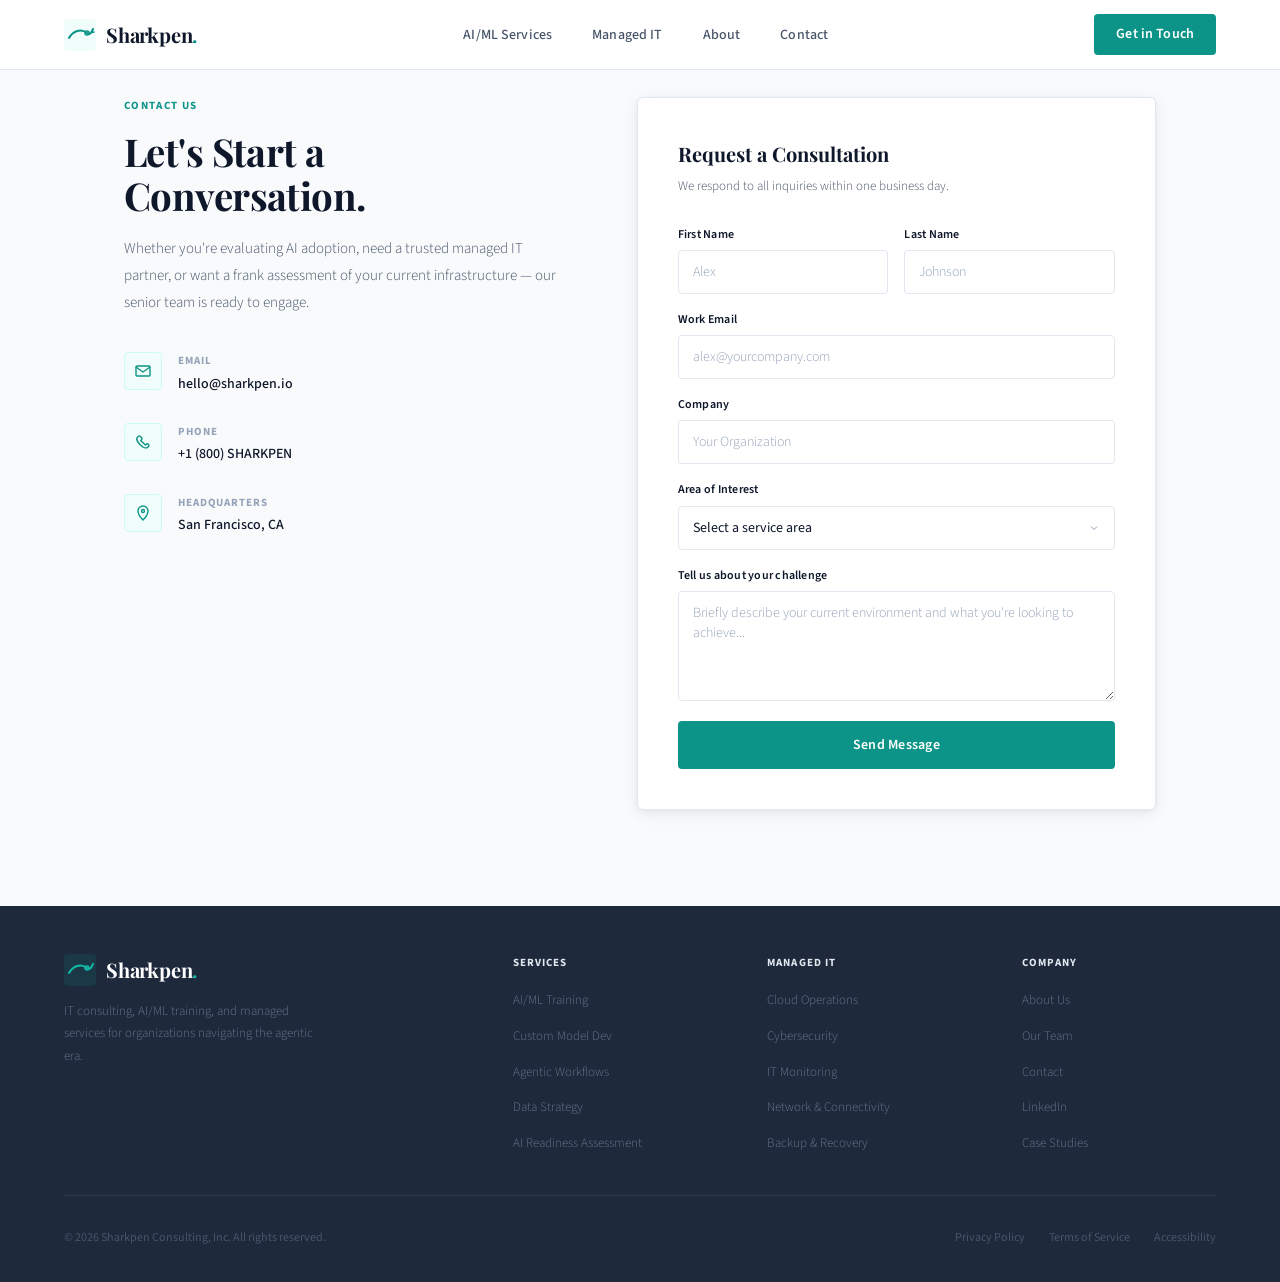
==== contact.html @ c2d77e50 "Build out multi-page site architecture" ====
<!DOCTYPE html>
<html lang="en">
<head>
<meta charset="UTF-8">
<meta name="viewport" content="width=device-width, initial-scale=1.0">
<title>Sharkpen Consulting — IT Consulting & AI/ML Services</title>
<link rel="preconnect" href="https://fonts.googleapis.com">
<link href="https://fonts.googleapis.com/css2?family=Playfair+Display:wght@400;600;700&family=Source+Sans+3:wght@300;400;500;600&family=Source+Serif+4:ital,wght@0,400;1,400&display=swap" rel="stylesheet">
<link rel="stylesheet" href="styles.css">
</head>
<body>

<!-- NAV -->
<nav>
  <a href="index.html" class="logo">
    <svg class="logo-icon" viewBox="0 0 32 32" fill="none">
      <rect width="32" height="32" rx="4" fill="#f0fdfa"/>
      <path d="M5 19 C9 12, 17 9, 23 14 C26 16.5, 27 14, 29 10" stroke="#0d9488" stroke-width="2" stroke-linecap="round" fill="none"/>
      <path d="M29 10 L27.5 13.5 L30.5 13" stroke="#0d9488" stroke-width="1.5" stroke-linejoin="round"/>
      <circle cx="23" cy="14" r="2" fill="none" stroke="#0d9488" stroke-width="1.5"/>
    </svg>
    <span class="logo-name">Sharkpen<span>.</span></span>
  </a>
  <ul class="nav-links">
    <li><a href="ai-ml-services.html">AI/ML Services</a></li>
    <li><a href="managed-it.html">Managed IT</a></li>
    <li><a href="about.html">About</a></li>
    <li><a href="contact.html">Contact</a></li>
  </ul>
  <a href="contact.html" class="nav-cta">Get in Touch</a>
</nav>

<!-- CONTACT -->
<section id="contact">
  <div class="section-wrap">
    <div class="contact-grid">
      <div class="reveal">
        <div class="section-eyebrow">Contact Us</div>
        <h2 class="section-title">Let's Start a Conversation.</h2>
        <p style="font-size:15px;line-height:1.8;color:var(--text2);margin-top:16px;font-weight:300;">Whether you're evaluating AI adoption, need a trusted managed IT partner, or want a frank assessment of your current infrastructure — our senior team is ready to engage.</p>
        <div class="contact-details">
          <div class="contact-row">
            <div class="contact-row-icon">
              <svg width="16" height="16" viewBox="0 0 16 16" fill="none" stroke="currentColor" stroke-width="1.4">
                <rect x="1" y="3" width="14" height="10" rx="1"/><path d="M1 4l7 5 7-5"/>
              </svg>
            </div>
            <div>
              <div class="contact-row-label">Email</div>
              <div class="contact-row-val">hello@sharkpen.io</div>
            </div>
          </div>
          <div class="contact-row">
            <div class="contact-row-icon">
              <svg width="16" height="16" viewBox="0 0 16 16" fill="none" stroke="currentColor" stroke-width="1.4">
                <path d="M13.3 10.2c-.7-.7-1.4-.7-2.1 0l-.8.8c-.1.1-1.6-1.4-2.4-2.2C7.2 8 5.7 6.6 5.7 6.5l.8-.8c.7-.7.7-1.4 0-2.1L5.3 2.4C4.6 1.7 3.9 1.7 3.2 2.4l-.6.6c-1.5 1.5-.5 4.7 2.5 7.7s6.2 4 7.7 2.5l.6-.6c.7-.7.7-1.4-.1-2.4z"/>
              </svg>
            </div>
            <div>
              <div class="contact-row-label">Phone</div>
              <div class="contact-row-val">+1 (800) SHARKPEN</div>
            </div>
          </div>
          <div class="contact-row">
            <div class="contact-row-icon">
              <svg width="16" height="16" viewBox="0 0 16 16" fill="none" stroke="currentColor" stroke-width="1.4">
                <path d="M8 1C5.2 1 3 3.2 3 6c0 4 5 9 5 9s5-5 5-9c0-2.8-2.2-5-5-5z"/>
                <circle cx="8" cy="6" r="1.5"/>
              </svg>
            </div>
            <div>
              <div class="contact-row-label">Headquarters</div>
              <div class="contact-row-val">San Francisco, CA</div>
            </div>
          </div>
        </div>
      </div>

      <div class="reveal">
        <div class="contact-form-wrap">
          <div class="form-title">Request a Consultation</div>
          <div class="form-subtitle">We respond to all inquiries within one business day.</div>
          <div class="form-row">
            <div class="form-group">
              <label>First Name</label>
              <input type="text" placeholder="Alex">
            </div>
            <div class="form-group">
              <label>Last Name</label>
              <input type="text" placeholder="Johnson">
            </div>
          </div>
          <div class="form-group">
            <label>Work Email</label>
            <input type="email" placeholder="alex@yourcompany.com">
          </div>
          <div class="form-group">
            <label>Company</label>
            <input type="text" placeholder="Your Organization">
          </div>
          <div class="form-group">
            <label>Area of Interest</label>
            <select>
              <option value="" disabled selected>Select a service area</option>
              <option>AI/ML Training & Enablement</option>
              <option>Custom Model Development</option>
              <option>Managed Cloud Operations</option>
              <option>Cybersecurity & Compliance</option>
              <option>Agentic IT Monitoring</option>
              <option>AI Readiness Assessment</option>
              <option>Full Partnership / All Services</option>
            </select>
          </div>
          <div class="form-group">
            <label>Tell us about your challenge</label>
            <textarea placeholder="Briefly describe your current environment and what you're looking to achieve..."></textarea>
          </div>
          <button class="submit-btn" onclick="handleSubmit(this)">Send Message</button>
        </div>
      </div>
    </div>
  </div>
</section>

<!-- FOOTER -->
<footer>
  <div class="footer-top">
    <div class="footer-brand">
      <a href="index.html" class="logo" style="margin-bottom:0;">
        <svg class="logo-icon" viewBox="0 0 32 32" fill="none">
          <rect width="32" height="32" rx="4" fill="rgba(13,148,136,0.15)"/>
          <path d="M5 19 C9 12, 17 9, 23 14 C26 16.5, 27 14, 29 10" stroke="#14b8a6" stroke-width="2" stroke-linecap="round" fill="none"/>
          <circle cx="23" cy="14" r="2" fill="none" stroke="#14b8a6" stroke-width="1.5"/>
        </svg>
        <span class="logo-name">Sharkpen<span style="color:var(--teal-light)">.</span></span>
      </a>
      <p class="footer-desc">IT consulting, AI/ML training, and managed services for organizations navigating the agentic era.</p>
    </div>
    <div>
      <div class="footer-col-title">Services</div>
      <ul class="footer-links">
        <li><a href="ai-ml-services.html">AI/ML Training</a></li>
        <li><a href="ai-ml-services.html">Custom Model Dev</a></li>
        <li><a href="ai-ml-services.html">Agentic Workflows</a></li>
        <li><a href="ai-ml-services.html">Data Strategy</a></li>
        <li><a href="ai-ml-services.html">AI Readiness Assessment</a></li>
      </ul>
    </div>
    <div>
      <div class="footer-col-title">Managed IT</div>
      <ul class="footer-links">
        <li><a href="managed-it.html">Cloud Operations</a></li>
        <li><a href="managed-it.html">Cybersecurity</a></li>
        <li><a href="managed-it.html">IT Monitoring</a></li>
        <li><a href="managed-it.html">Network & Connectivity</a></li>
        <li><a href="managed-it.html">Backup & Recovery</a></li>
      </ul>
    </div>
    <div>
      <div class="footer-col-title">Company</div>
      <ul class="footer-links">
        <li><a href="about.html">About Us</a></li>
        <li><a href="about.html">Our Team</a></li>
        <li><a href="contact.html">Contact</a></li>
        <li><a href="#">LinkedIn</a></li>
        <li><a href="case-studies.html">Case Studies</a></li>
      </ul>
    </div>
  </div>
  <div class="footer-bottom">
    <span class="footer-copy">© 2026 Sharkpen Consulting, Inc. All rights reserved.</span>
    <ul class="footer-legal">
      <li><a href="privacy-policy.html">Privacy Policy</a></li>
      <li><a href="terms-of-service.html">Terms of Service</a></li>
      <li><a href="accessibility.html">Accessibility</a></li>
    </ul>
  </div>
</footer>

<script>
  const reveals = document.querySelectorAll('.reveal');
  const observer = new IntersectionObserver((entries) => {
    entries.forEach(entry => {
      if (entry.isIntersecting) {
        entry.target.classList.add('visible');
        observer.unobserve(entry.target);
      }
    });
  }, { threshold: 0.08 });
  reveals.forEach(el => observer.observe(el));

  function handleSubmit(btn) {
    btn.textContent = 'Message Sent — We\'ll be in touch shortly.';
    btn.style.background = 'var(--teal-dark)';
    btn.disabled = true;
  }
</script>
</body>
</html>
---- styles.css ----
:root {
    --white: #ffffff;
    --off-white: #f8fafc;
    --light: #f1f5f9;
    --border: #e2e8f0;
    --border-mid: #cbd5e1;
    --text: #0f172a;
    --text2: #475569;
    --text3: #94a3b8;
    --teal: #0d9488;
    --teal-dark: #0f766e;
    --teal-light: #14b8a6;
    --teal-pale: #f0fdfa;
    --teal-subtle: #ccfbf1;
    --charcoal: #1e293b;
    --shadow-sm: 0 1px 3px rgba(0,0,0,0.06), 0 1px 2px rgba(0,0,0,0.04);
    --shadow: 0 4px 16px rgba(0,0,0,0.07), 0 1px 4px rgba(0,0,0,0.04);
    --shadow-lg: 0 12px 40px rgba(0,0,0,0.09), 0 4px 12px rgba(0,0,0,0.05);
  }

  *, *::before, *::after { box-sizing: border-box; margin: 0; padding: 0; }
  html { scroll-behavior: smooth; }

  body {
    background: var(--white);
    color: var(--text);
    font-family: 'Source Sans 3', sans-serif;
    font-weight: 400;
    line-height: 1.6;
    overflow-x: hidden;
  }

  /* ── NAV ── */
  nav {
    position: fixed;
    top: 0; left: 0; right: 0;
    z-index: 100;
    background: rgba(255,255,255,0.97);
    backdrop-filter: blur(8px);
    border-bottom: 1px solid var(--border);
    height: 70px;
    display: flex;
    align-items: center;
    justify-content: space-between;
    padding: 0 64px;
  }

  .logo {
    display: flex;
    align-items: center;
    gap: 10px;
    text-decoration: none;
  }

  .logo-icon {
    width: 32px;
    height: 32px;
  }

  .logo-name {
    font-family: 'Playfair Display', serif;
    font-weight: 700;
    font-size: 20px;
    color: var(--text);
    letter-spacing: -0.01em;
  }

  .logo-name span { color: var(--teal); }

  .nav-links {
    display: flex;
    align-items: center;
    gap: 40px;
    list-style: none;
  }

  .nav-links a {
    font-size: 14px;
    font-weight: 500;
    color: var(--text2);
    text-decoration: none;
    transition: color 0.2s;
    letter-spacing: 0.01em;
  }

  .nav-links a:hover { color: var(--teal); }

  .nav-cta {
    font-size: 14px;
    font-weight: 600;
    color: var(--white);
    background: var(--teal);
    text-decoration: none;
    padding: 9px 22px;
    border-radius: 4px;
    transition: background 0.2s, box-shadow 0.2s;
    letter-spacing: 0.01em;
  }

  .nav-cta:hover {
    background: var(--teal-dark);
    box-shadow: 0 4px 12px rgba(13,148,136,0.3);
  }

  /* ── HERO ── */
  #hero {
    padding-top: 70px;
    background: var(--white);
    min-height: 620px;
    display: flex;
    align-items: center;
    border-bottom: 1px solid var(--border);
    position: relative;
    overflow: hidden;
  }

  #hero::after {
    content: '';
    position: absolute;
    right: 0; top: 0; bottom: 0;
    width: 42%;
    background: var(--off-white);
    border-left: 1px solid var(--border);
    z-index: 0;
  }

  .hero-inner {
    max-width: 1160px;
    margin: 0 auto;
    padding: 80px 64px;
    display: grid;
    grid-template-columns: 1fr 1fr;
    gap: 80px;
    align-items: center;
    position: relative;
    z-index: 1;
    width: 100%;
  }

  .hero-tag {
    display: inline-flex;
    align-items: center;
    gap: 8px;
    background: var(--teal-subtle);
    color: var(--teal-dark);
    font-size: 12px;
    font-weight: 600;
    letter-spacing: 0.08em;
    text-transform: uppercase;
    padding: 5px 12px;
    border-radius: 2px;
    margin-bottom: 24px;
  }

  .hero-tag::before {
    content: '';
    width: 6px; height: 6px;
    border-radius: 50%;
    background: var(--teal);
  }

  .hero-h1 {
    font-family: 'Playfair Display', serif;
    font-weight: 700;
    font-size: clamp(36px, 4.5vw, 58px);
    line-height: 1.1;
    letter-spacing: -0.02em;
    color: var(--text);
    margin-bottom: 24px;
  }

  .hero-h1 em {
    font-style: italic;
    color: var(--teal);
  }

  .hero-sub {
    font-size: 17px;
    line-height: 1.75;
    color: var(--text2);
    margin-bottom: 40px;
    font-weight: 300;
  }

  .hero-actions {
    display: flex;
    gap: 14px;
    align-items: center;
  }

  .btn-primary {
    font-size: 14px;
    font-weight: 600;
    color: var(--white);
    background: var(--teal);
    text-decoration: none;
    padding: 13px 28px;
    border-radius: 4px;
    transition: background 0.2s, box-shadow 0.2s;
    letter-spacing: 0.01em;
  }

  .btn-primary:hover {
    background: var(--teal-dark);
    box-shadow: 0 6px 16px rgba(13,148,136,0.28);
  }

  .btn-outline {
    font-size: 14px;
    font-weight: 600;
    color: var(--text);
    text-decoration: none;
    padding: 13px 28px;
    border-radius: 4px;
    border: 1.5px solid var(--border-mid);
    transition: all 0.2s;
    letter-spacing: 0.01em;
  }

  .btn-outline:hover {
    border-color: var(--teal);
    color: var(--teal);
  }

  /* Hero right panel */
  .hero-right {
    display: flex;
    flex-direction: column;
    gap: 16px;
  }

  .hero-stat-card {
    background: var(--white);
    border: 1px solid var(--border);
    border-radius: 6px;
    padding: 24px 28px;
    box-shadow: var(--shadow-sm);
    display: flex;
    align-items: center;
    gap: 20px;
    opacity: 0;
    animation: slideIn 0.6s forwards;
  }

  .hero-stat-card:nth-child(1) { animation-delay: 0.3s; }
  .hero-stat-card:nth-child(2) { animation-delay: 0.5s; }
  .hero-stat-card:nth-child(3) { animation-delay: 0.7s; }

  .stat-icon {
    width: 44px;
    height: 44px;
    background: var(--teal-pale);
    border-radius: 6px;
    display: flex;
    align-items: center;
    justify-content: center;
    flex-shrink: 0;
    color: var(--teal);
  }

  .stat-content .num {
    font-family: 'Playfair Display', serif;
    font-size: 26px;
    font-weight: 700;
    color: var(--text);
    line-height: 1;
    margin-bottom: 2px;
  }

  .stat-content .lbl {
    font-size: 13px;
    color: var(--text2);
  }

  /* ── LOGOS / TRUST BAR ── */
  .trust-bar {
    background: var(--off-white);
    border-bottom: 1px solid var(--border);
    padding: 20px 64px;
    display: flex;
    align-items: center;
    justify-content: center;
    gap: 0;
  }

  .trust-label {
    font-size: 11px;
    font-weight: 600;
    letter-spacing: 0.1em;
    text-transform: uppercase;
    color: var(--text3);
    margin-right: 40px;
    white-space: nowrap;
  }

  .trust-logos {
    display: flex;
    gap: 48px;
    align-items: center;
  }

  .trust-logo {
    font-family: 'Source Sans 3', sans-serif;
    font-size: 14px;
    font-weight: 600;
    color: var(--text3);
    letter-spacing: 0.04em;
    opacity: 0.7;
  }

  /* ── SECTION WRAPPER ── */
  .section-wrap {
    max-width: 1160px;
    margin: 0 auto;
    padding: 96px 64px;
  }

  .section-eyebrow {
    font-size: 11px;
    font-weight: 700;
    letter-spacing: 0.12em;
    text-transform: uppercase;
    color: var(--teal);
    margin-bottom: 14px;
  }

  .section-title {
    font-family: 'Playfair Display', serif;
    font-weight: 700;
    font-size: clamp(28px, 3vw, 42px);
    line-height: 1.15;
    letter-spacing: -0.015em;
    color: var(--text);
    margin-bottom: 18px;
  }

  .section-lead {
    font-size: 16px;
    line-height: 1.8;
    color: var(--text2);
    max-width: 580px;
    font-weight: 300;
  }

  .section-head {
    display: grid;
    grid-template-columns: 1fr 1fr;
    gap: 60px;
    align-items: end;
    margin-bottom: 60px;
  }

  /* ── AI/ML SECTION ── */
  #aiml { background: var(--white); border-top: 1px solid var(--border); }

  .services-grid {
    display: grid;
    grid-template-columns: repeat(3, 1fr);
    gap: 24px;
  }

  .service-card {
    background: var(--white);
    border: 1px solid var(--border);
    border-radius: 6px;
    padding: 36px 32px;
    transition: box-shadow 0.25s, border-color 0.25s, transform 0.25s;
    cursor: default;
  }

  .service-card:hover {
    box-shadow: var(--shadow);
    border-color: var(--teal-light);
    transform: translateY(-2px);
  }

  .card-icon-wrap {
    width: 48px;
    height: 48px;
    background: var(--teal-pale);
    border-radius: 6px;
    display: flex;
    align-items: center;
    justify-content: center;
    margin-bottom: 20px;
    color: var(--teal);
  }

  .card-number {
    font-size: 11px;
    font-weight: 600;
    letter-spacing: 0.1em;
    color: var(--text3);
    text-transform: uppercase;
    margin-bottom: 8px;
  }

  .card-title {
    font-family: 'Playfair Display', serif;
    font-size: 18px;
    font-weight: 700;
    color: var(--text);
    margin-bottom: 12px;
    line-height: 1.25;
  }

  .card-desc {
    font-size: 14px;
    line-height: 1.75;
    color: var(--text2);
    font-weight: 300;
  }

  .card-tags {
    display: flex;
    flex-wrap: wrap;
    gap: 6px;
    margin-top: 20px;
  }

  .tag {
    font-size: 11px;
    font-weight: 500;
    color: var(--teal-dark);
    background: var(--teal-pale);
    border: 1px solid var(--teal-subtle);
    padding: 3px 9px;
    border-radius: 2px;
    letter-spacing: 0.02em;
  }

  /* ── MANAGED IT ── */
  #managed {
    background: var(--off-white);
    border-top: 1px solid var(--border);
    border-bottom: 1px solid var(--border);
  }

  .managed-grid {
    display: grid;
    grid-template-columns: 1fr 1fr;
    gap: 60px;
    align-items: start;
  }

  .service-list {
    display: flex;
    flex-direction: column;
    gap: 0;
    border: 1px solid var(--border);
    border-radius: 6px;
    overflow: hidden;
    background: var(--white);
    box-shadow: var(--shadow-sm);
  }

  .service-row {
    display: flex;
    align-items: center;
    gap: 18px;
    padding: 20px 24px;
    border-bottom: 1px solid var(--border);
    transition: background 0.2s;
    cursor: default;
  }

  .service-row:last-child { border-bottom: none; }
  .service-row:hover { background: var(--teal-pale); }

  .service-row-icon {
    width: 36px;
    height: 36px;
    color: var(--teal);
    flex-shrink: 0;
  }

  .service-row-body { flex: 1; }

  .service-row-name {
    font-size: 14px;
    font-weight: 600;
    color: var(--text);
    margin-bottom: 2px;
  }

  .service-row-meta {
    font-size: 12px;
    color: var(--text2);
    line-height: 1.5;
    font-weight: 300;
  }

  .service-row-arrow {
    color: var(--text3);
    font-size: 16px;
    transition: color 0.2s, transform 0.2s;
  }

  .service-row:hover .service-row-arrow {
    color: var(--teal);
    transform: translateX(3px);
  }

  /* Highlight box */
  .highlight-box {
    background: var(--white);
    border: 1px solid var(--border);
    border-radius: 6px;
    padding: 40px 36px;
    box-shadow: var(--shadow);
  }

  .highlight-box .hl-tag {
    display: inline-flex;
    align-items: center;
    gap: 7px;
    font-size: 11px;
    font-weight: 700;
    letter-spacing: 0.1em;
    text-transform: uppercase;
    color: var(--teal);
    margin-bottom: 20px;
  }

  .live-dot {
    width: 7px;
    height: 7px;
    border-radius: 50%;
    background: var(--teal);
    animation: blink 2s infinite;
  }

  @keyframes blink {
    0%, 100% { opacity: 1; }
    50% { opacity: 0.3; }
  }

  .highlight-box h3 {
    font-family: 'Playfair Display', serif;
    font-size: 22px;
    font-weight: 700;
    color: var(--text);
    margin-bottom: 14px;
    line-height: 1.25;
  }

  .highlight-box p {
    font-size: 14px;
    line-height: 1.8;
    color: var(--text2);
    margin-bottom: 28px;
    font-weight: 300;
  }

  .check-list {
    display: flex;
    flex-direction: column;
    gap: 11px;
  }

  .check-item {
    display: flex;
    align-items: flex-start;
    gap: 11px;
    font-size: 14px;
    color: var(--text2);
    line-height: 1.5;
  }

  .check-item svg {
    color: var(--teal);
    flex-shrink: 0;
    margin-top: 1px;
  }

  /* ── ABOUT ── */
  #about { background: var(--white); border-top: 1px solid var(--border); }

  .about-grid {
    display: grid;
    grid-template-columns: 1fr 1fr;
    gap: 80px;
    align-items: start;
  }

  .about-body p {
    font-size: 15px;
    line-height: 1.85;
    color: var(--text2);
    margin-bottom: 18px;
    font-weight: 300;
  }

  .about-body p strong {
    font-weight: 600;
    color: var(--text);
  }

  .about-body blockquote {
    border-left: 3px solid var(--teal);
    padding: 12px 0 12px 20px;
    margin: 28px 0;
    font-family: 'Source Serif 4', serif;
    font-style: italic;
    font-size: 17px;
    color: var(--charcoal);
    line-height: 1.65;
  }

  .values-list {
    display: flex;
    flex-direction: column;
    gap: 0;
    border: 1px solid var(--border);
    border-radius: 6px;
    overflow: hidden;
    box-shadow: var(--shadow-sm);
  }

  .value-item {
    padding: 24px 28px;
    border-bottom: 1px solid var(--border);
    background: var(--white);
    display: flex;
    gap: 18px;
    align-items: flex-start;
    transition: background 0.2s;
  }

  .value-item:last-child { border-bottom: none; }
  .value-item:hover { background: var(--off-white); }

  .value-icon {
    font-size: 20px;
    margin-top: 1px;
    flex-shrink: 0;
  }

  .value-text .v-name {
    font-weight: 600;
    font-size: 15px;
    color: var(--text);
    margin-bottom: 4px;
  }

  .value-text .v-desc {
    font-size: 13px;
    color: var(--text2);
    line-height: 1.65;
    font-weight: 300;
  }

  /* TEAM */
  .team-section-head {
    margin-top: 72px;
    margin-bottom: 32px;
    padding-top: 56px;
    border-top: 1px solid var(--border);
  }

  .team-grid {
    display: grid;
    grid-template-columns: repeat(3, 1fr);
    gap: 24px;
  }

  .team-card {
    background: var(--white);
    border: 1px solid var(--border);
    border-radius: 6px;
    padding: 32px 28px;
    box-shadow: var(--shadow-sm);
    transition: box-shadow 0.2s, transform 0.2s;
  }

  .team-card:hover {
    box-shadow: var(--shadow);
    transform: translateY(-2px);
  }

  .team-avatar {
    width: 52px;
    height: 52px;
    border-radius: 6px;
    background: linear-gradient(135deg, var(--teal-pale), var(--teal-subtle));
    border: 1px solid var(--teal-subtle);
    display: flex;
    align-items: center;
    justify-content: center;
    font-family: 'Playfair Display', serif;
    font-size: 17px;
    font-weight: 700;
    color: var(--teal-dark);
    margin-bottom: 18px;
  }

  .team-name {
    font-family: 'Playfair Display', serif;
    font-size: 17px;
    font-weight: 700;
    color: var(--text);
    margin-bottom: 3px;
  }

  .team-role {
    font-size: 11px;
    font-weight: 600;
    letter-spacing: 0.08em;
    text-transform: uppercase;
    color: var(--teal);
    margin-bottom: 14px;
  }

  .team-bio {
    font-size: 13px;
    line-height: 1.7;
    color: var(--text2);
    font-weight: 300;
  }

  /* ── CONTACT ── */
  #contact {
    background: var(--off-white);
    border-top: 1px solid var(--border);
  }

  .contact-grid {
    display: grid;
    grid-template-columns: 1fr 1.2fr;
    gap: 80px;
    align-items: start;
  }

  .contact-details {
    display: flex;
    flex-direction: column;
    gap: 28px;
    margin-top: 36px;
  }

  .contact-row {
    display: flex;
    gap: 16px;
    align-items: flex-start;
  }

  .contact-row-icon {
    width: 38px;
    height: 38px;
    background: var(--teal-pale);
    border: 1px solid var(--teal-subtle);
    border-radius: 4px;
    display: flex;
    align-items: center;
    justify-content: center;
    color: var(--teal);
    flex-shrink: 0;
  }

  .contact-row-label {
    font-size: 11px;
    font-weight: 700;
    letter-spacing: 0.08em;
    text-transform: uppercase;
    color: var(--text3);
    margin-bottom: 3px;
  }

  .contact-row-val {
    font-size: 14px;
    color: var(--text);
    font-weight: 500;
  }

  /* FORM */
  .contact-form-wrap {
    background: var(--white);
    border: 1px solid var(--border);
    border-radius: 6px;
    padding: 40px;
    box-shadow: var(--shadow);
  }

  .form-title {
    font-family: 'Playfair Display', serif;
    font-size: 20px;
    font-weight: 700;
    color: var(--text);
    margin-bottom: 6px;
  }

  .form-subtitle {
    font-size: 13px;
    color: var(--text2);
    margin-bottom: 28px;
    font-weight: 300;
  }

  .form-row {
    display: grid;
    grid-template-columns: 1fr 1fr;
    gap: 16px;
  }

  .form-group {
    display: flex;
    flex-direction: column;
    gap: 6px;
    margin-bottom: 16px;
  }

  .form-group label {
    font-size: 12px;
    font-weight: 600;
    color: var(--text);
    letter-spacing: 0.02em;
  }

  .form-group input,
  .form-group select,
  .form-group textarea {
    background: var(--white);
    border: 1.5px solid var(--border);
    color: var(--text);
    font-family: 'Source Sans 3', sans-serif;
    font-size: 14px;
    padding: 11px 14px;
    border-radius: 4px;
    outline: none;
    transition: border-color 0.2s, box-shadow 0.2s;
    -webkit-appearance: none;
  }

  .form-group select {
    background-image: url("data:image/svg+xml,%3Csvg xmlns='http://www.w3.org/2000/svg' width='12' height='12' viewBox='0 0 24 24' fill='none' stroke='%2394a3b8' stroke-width='2'%3E%3Cpath d='M6 9l6 6 6-6'/%3E%3C/svg%3E");
    background-repeat: no-repeat;
    background-position: right 14px center;
    cursor: pointer;
  }

  .form-group select option { background: var(--white); }

  .form-group textarea {
    resize: vertical;
    min-height: 110px;
    font-weight: 300;
  }

  .form-group input:focus,
  .form-group select:focus,
  .form-group textarea:focus {
    border-color: var(--teal);
    box-shadow: 0 0 0 3px rgba(13,148,136,0.1);
  }

  .form-group input::placeholder,
  .form-group textarea::placeholder {
    color: var(--text3);
    font-weight: 300;
  }

  .submit-btn {
    width: 100%;
    font-family: 'Source Sans 3', sans-serif;
    font-size: 14px;
    font-weight: 600;
    color: var(--white);
    background: var(--teal);
    border: none;
    padding: 14px;
    border-radius: 4px;
    cursor: pointer;
    transition: background 0.2s, box-shadow 0.2s;
    letter-spacing: 0.02em;
    margin-top: 4px;
  }

  .submit-btn:hover {
    background: var(--teal-dark);
    box-shadow: 0 4px 14px rgba(13,148,136,0.3);
  }

  /* ── FOOTER ── */
  footer {
    background: var(--charcoal);
    color: #94a3b8;
    padding: 48px 64px 32px;
  }

  .footer-top {
    display: grid;
    grid-template-columns: 2fr 1fr 1fr 1fr;
    gap: 60px;
    padding-bottom: 40px;
    border-bottom: 1px solid rgba(255,255,255,0.08);
  }

  .footer-brand .logo-name { color: #fff; }

  .footer-desc {
    font-size: 13px;
    line-height: 1.75;
    color: #64748b;
    margin-top: 14px;
    max-width: 260px;
    font-weight: 300;
  }

  .footer-col-title {
    font-size: 11px;
    font-weight: 700;
    letter-spacing: 0.1em;
    text-transform: uppercase;
    color: #e2e8f0;
    margin-bottom: 16px;
  }

  .footer-links {
    list-style: none;
    display: flex;
    flex-direction: column;
    gap: 10px;
  }

  .footer-links a {
    font-size: 13px;
    color: #64748b;
    text-decoration: none;
    transition: color 0.2s;
    font-weight: 300;
  }

  .footer-links a:hover { color: var(--teal-light); }

  .footer-bottom {
    display: flex;
    align-items: center;
    justify-content: space-between;
    padding-top: 28px;
  }

  .footer-copy {
    font-size: 12px;
    color: #475569;
  }

  .footer-legal {
    display: flex;
    gap: 24px;
    list-style: none;
  }

  .footer-legal a {
    font-size: 12px;
    color: #475569;
    text-decoration: none;
    transition: color 0.2s;
  }

  .footer-legal a:hover { color: var(--teal-light); }

  /* ── DIVIDERS ── */
  hr.section-rule {
    border: none;
    border-top: 1px solid var(--border);
    margin: 0;
  }

  /* ── ANIMATIONS ── */
  @keyframes fadeUp {
    from { opacity: 0; transform: translateY(18px); }
    to { opacity: 1; transform: translateY(0); }
  }

  @keyframes slideIn {
    from { opacity: 0; transform: translateX(16px); }
    to { opacity: 1; transform: translateX(0); }
  }

  .hero-left > * {
    opacity: 0;
    animation: fadeUp 0.7s forwards;
  }

  .hero-left .hero-tag   { animation-delay: 0.1s; }
  .hero-left .hero-h1    { animation-delay: 0.25s; }
  .hero-left .hero-sub   { animation-delay: 0.4s; }
  .hero-left .hero-actions { animation-delay: 0.55s; }

  .reveal {
    opacity: 0;
    transform: translateY(20px);
    transition: opacity 0.65s, transform 0.65s;
  }

  .reveal.visible {
    opacity: 1;
    transform: translateY(0);
  }

  /* ── RESPONSIVE ── */
  @media (max-width: 960px) {
    nav { padding: 0 24px; }
    .nav-links { display: none; }
    .hero-inner { grid-template-columns: 1fr; padding: 60px 24px; }
    #hero::after { display: none; }
    .hero-right { display: none; }
    .section-wrap { padding: 64px 24px; }
    .section-head { grid-template-columns: 1fr; gap: 16px; }
    .services-grid { grid-template-columns: 1fr; }
    .managed-grid { grid-template-columns: 1fr; }
    .about-grid { grid-template-columns: 1fr; gap: 48px; }
    .team-grid { grid-template-columns: 1fr; }
    .contact-grid { grid-template-columns: 1fr; }
    .form-row { grid-template-columns: 1fr; }
    .footer-top { grid-template-columns: 1fr 1fr; gap: 36px; }
    .trust-bar { padding: 16px 24px; flex-wrap: wrap; gap: 12px; }
    footer { padding: 40px 24px 24px; }
    .footer-bottom { flex-direction: column; gap: 12px; }
  }
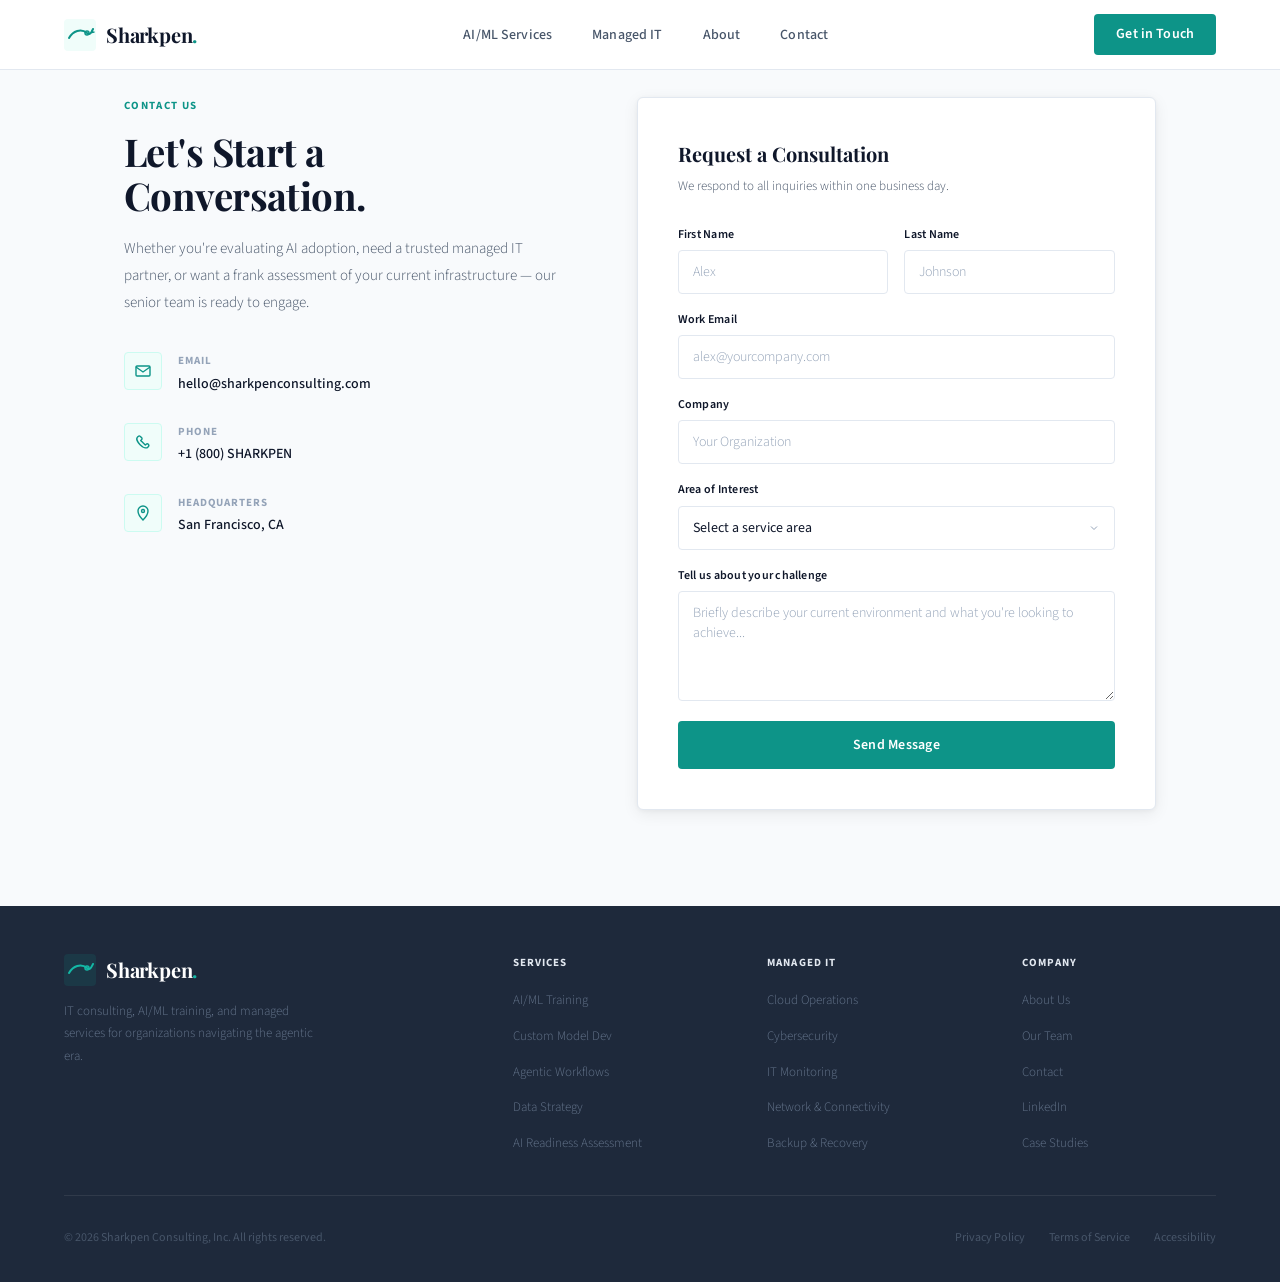
==== commit a592c1b6: "Update domain to sharkpenconsulting.com" ====
--- a/contact.html
+++ b/contact.html
@@ -47,7 +47,7 @@
             </div>
             <div>
               <div class="contact-row-label">Email</div>
-              <div class="contact-row-val">hello@sharkpen.io</div>
+              <div class="contact-row-val">hello@sharkpenconsulting.com</div>
             </div>
           </div>
           <div class="contact-row">
